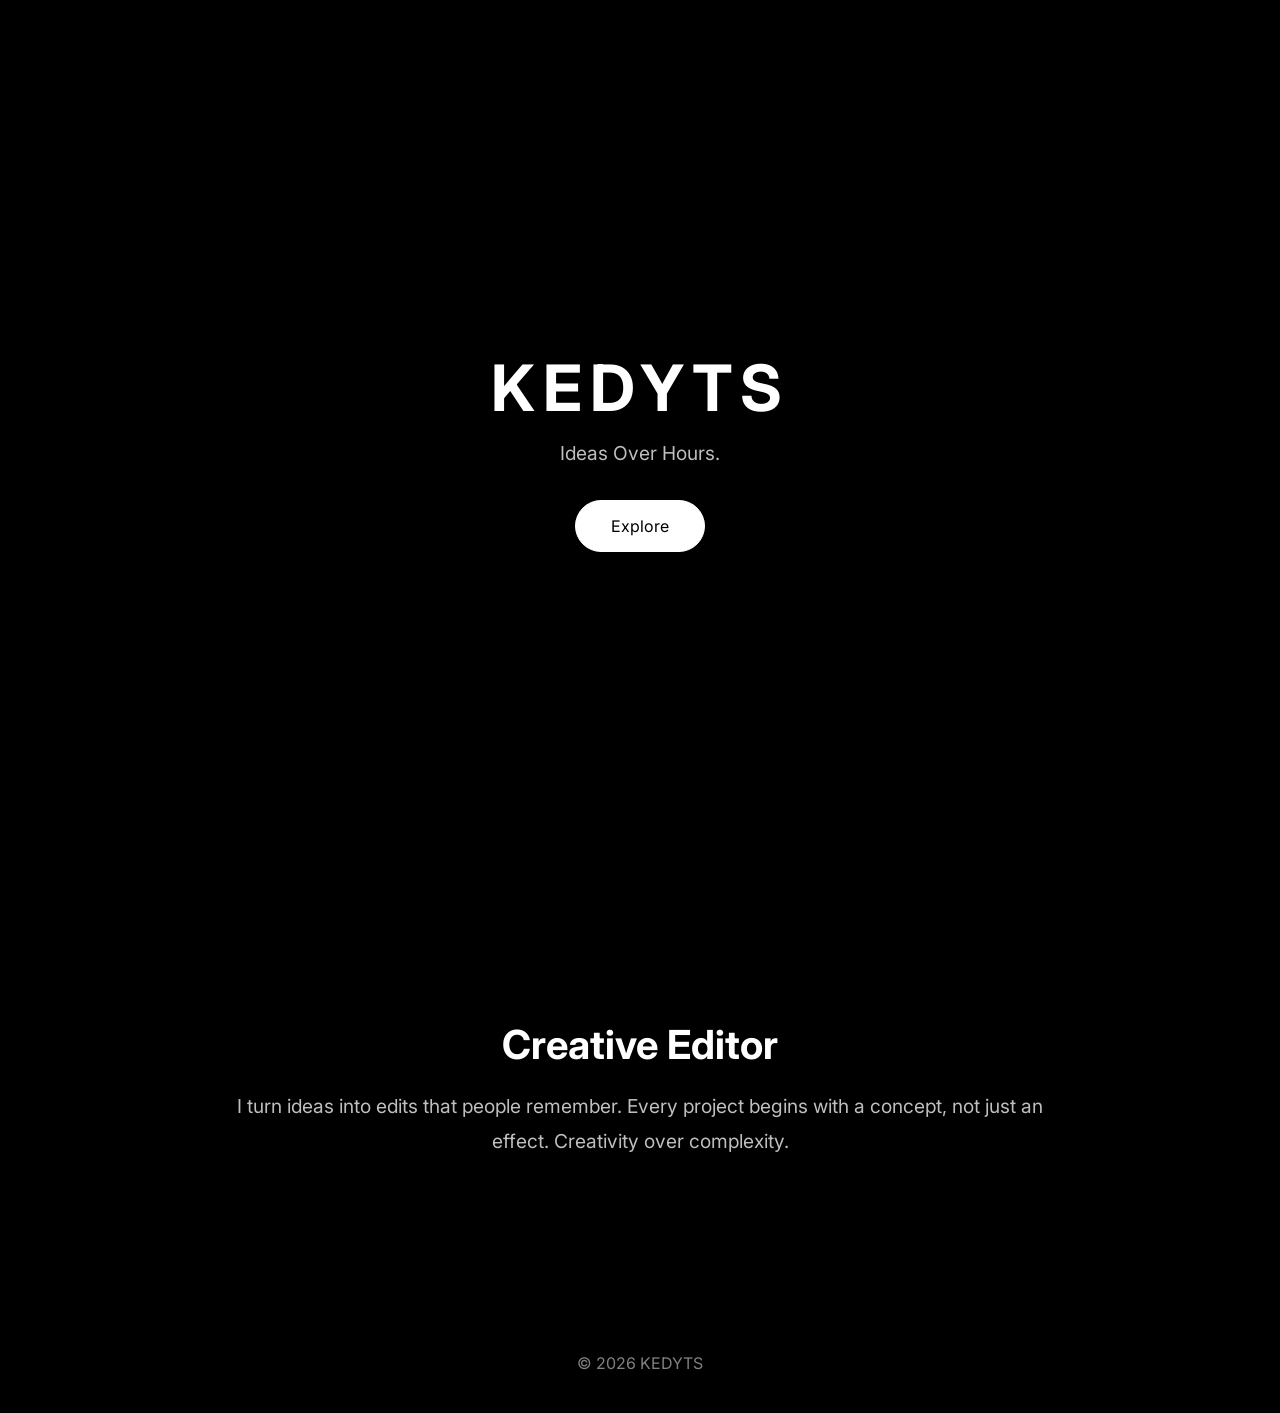
==== index.html @ 4300810b "Add initial HTML structure for KEDYTS website" ====
<!DOCTYPE html>
<html lang="en">
<head>
<meta charset="UTF-8">
<meta name="viewport" content="width=device-width, initial-scale=1.0">
<title>KEDYTS</title>

<link href="https://fonts.googleapis.com/css2?family=Inter:wght@300;500;700&display=swap" rel="stylesheet">

<style>
*{
margin:0;
padding:0;
box-sizing:border-box;
font-family:'Inter',sans-serif;
}

body{
background:#000;
color:#fff;
overflow-x:hidden;
}

.hero{
height:100vh;
display:flex;
flex-direction:column;
justify-content:center;
align-items:center;
text-align:center;
padding:20px;
}

h1{
font-size:4rem;
letter-spacing:8px;
margin-bottom:15px;
animation:fadeDown 1.2s ease;
}

p{
font-size:1.2rem;
color:#bfbfbf;
margin-bottom:35px;
animation:fadeUp 1.5s ease;
}

button{
padding:15px 35px;
font-size:1rem;
border:1px solid white;
background:white;
color:black;
border-radius:50px;
cursor:pointer;
transition:.3s;
}

button:hover{
background:black;
color:white;
}

.about{
padding:120px 20px;
max-width:900px;
margin:auto;
text-align:center;
}

.about h2{
font-size:2.5rem;
margin-bottom:20px;
}

.about p{
line-height:1.8;
}

footer{
padding:40px;
text-align:center;
color:gray;
}

@keyframes fadeDown{
from{
opacity:0;
transform:translateY(-40px);
}
to{
opacity:1;
transform:translateY(0);
}
}

@keyframes fadeUp{
from{
opacity:0;
transform:translateY(40px);
}
to{
opacity:1;
transform:translateY(0);
}
}
</style>
</head>

<body>

<section class="hero">
<h1>KEDYTS</h1>
<p>Ideas Over Hours.</p>

<button onclick="document.getElementById('about').scrollIntoView({behavior:'smooth'})">
Explore
</button>

</section>

<section class="about" id="about">

<h2>Creative Editor</h2>

<p>
I turn ideas into edits that people remember.
Every project begins with a concept, not just an effect.
Creativity over complexity.
</p>

</section>

<footer>

© 2026 KEDYTS

</footer>

</body>
</html>
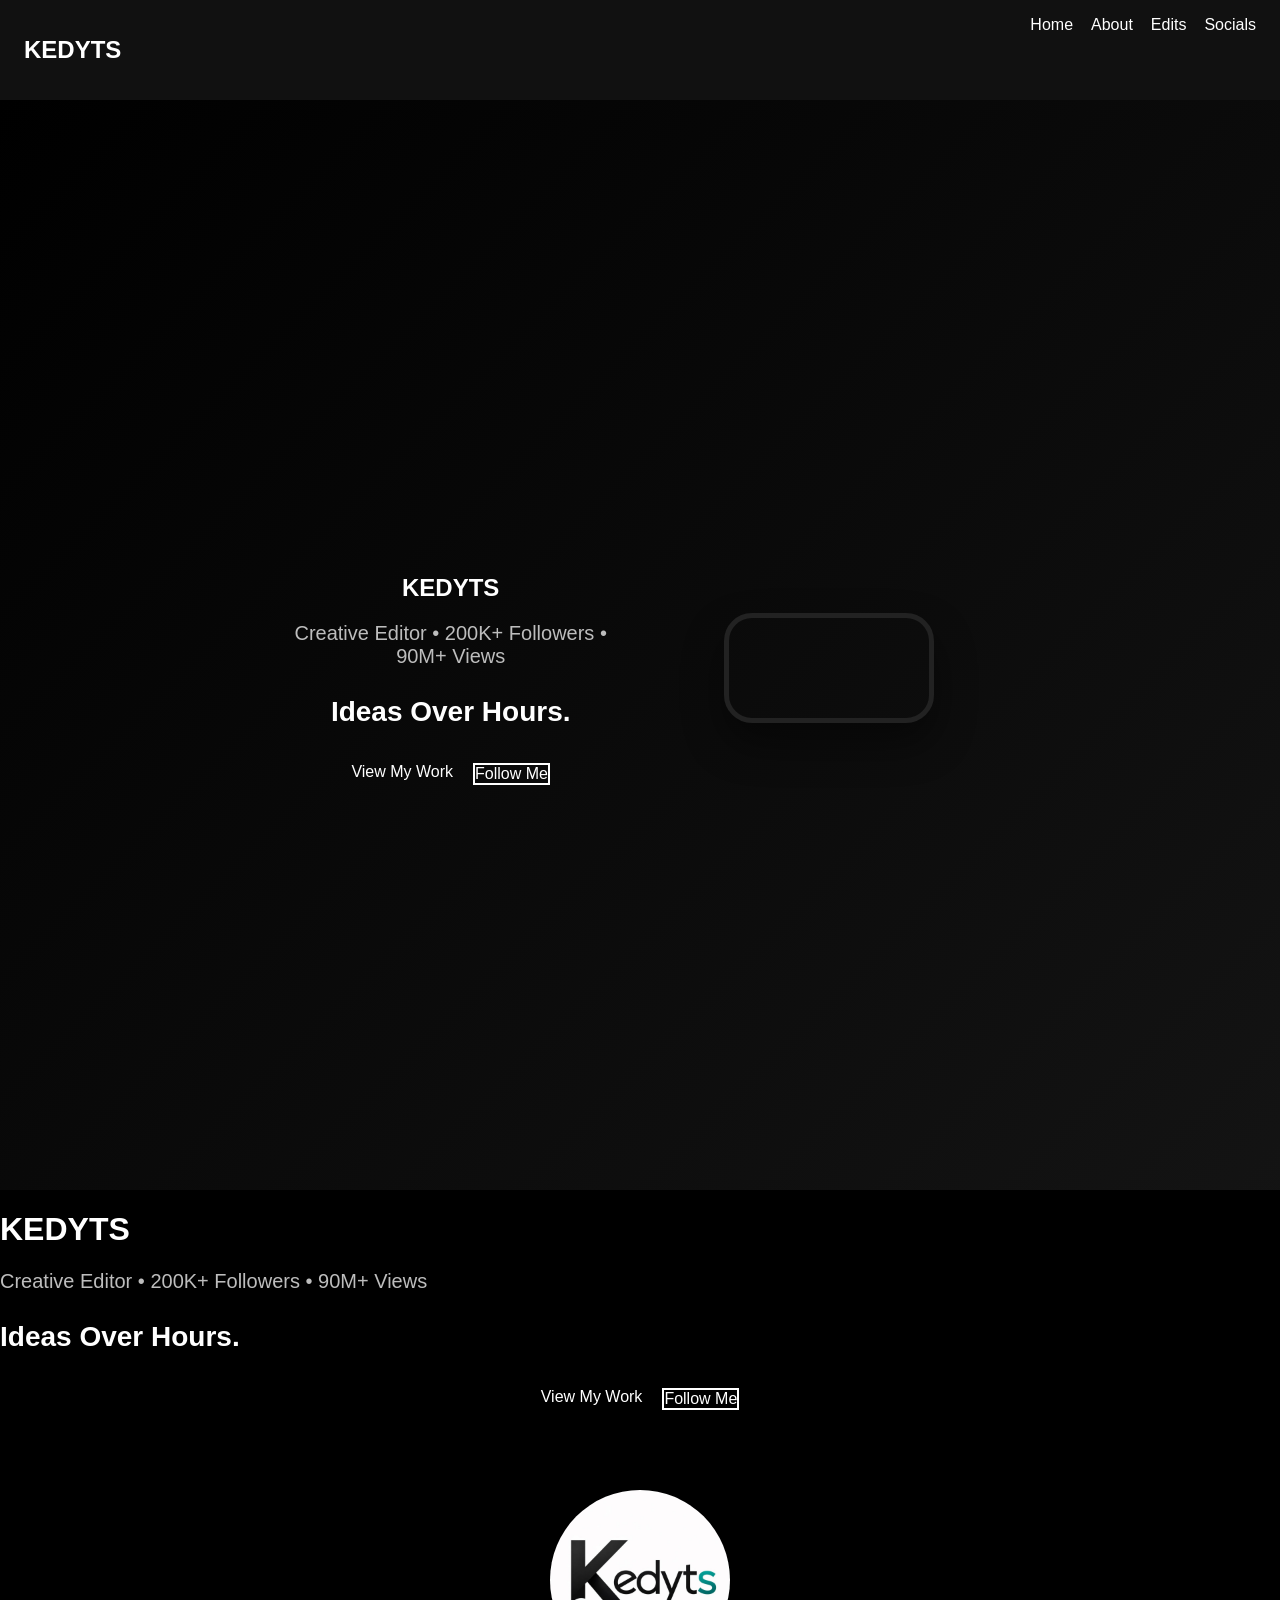
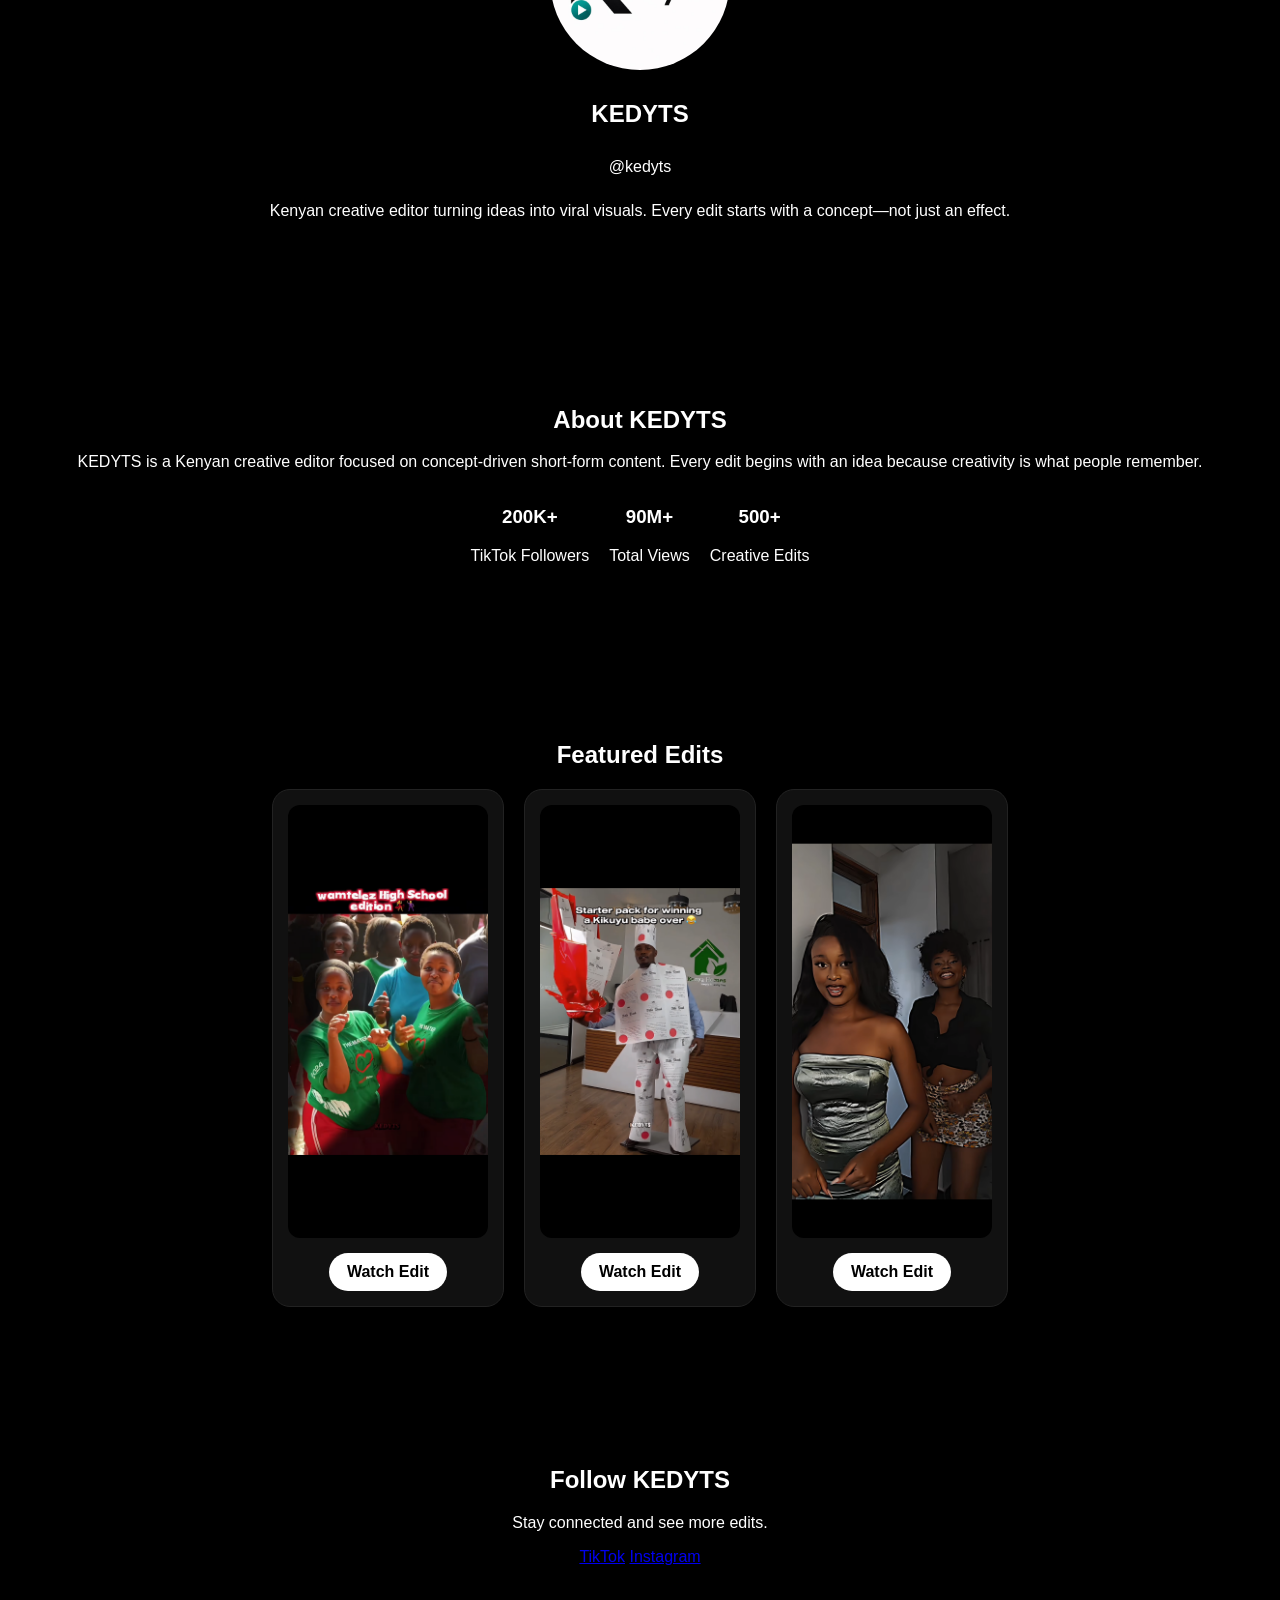
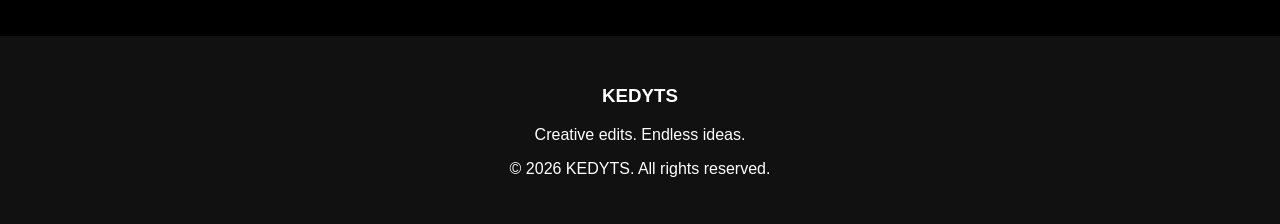
==== commit d55aff4e: "Add files via upload" ====
--- a/index.html
+++ b/index.html
@@ -1,141 +1,184 @@
-<!DOCTYPE html>
-<html lang="en">
-<head>
-<meta charset="UTF-8">
-<meta name="viewport" content="width=device-width, initial-scale=1.0">
-<title>KEDYTS</title>
-
-<link href="https://fonts.googleapis.com/css2?family=Inter:wght@300;500;700&display=swap" rel="stylesheet">
-
-<style>
-*{
-margin:0;
-padding:0;
-box-sizing:border-box;
-font-family:'Inter',sans-serif;
-}
-
-body{
-background:#000;
-color:#fff;
-overflow-x:hidden;
-}
-
-.hero{
-height:100vh;
-display:flex;
-flex-direction:column;
-justify-content:center;
-align-items:center;
-text-align:center;
-padding:20px;
-}
-
-h1{
-font-size:4rem;
-letter-spacing:8px;
-margin-bottom:15px;
-animation:fadeDown 1.2s ease;
-}
-
-p{
-font-size:1.2rem;
-color:#bfbfbf;
-margin-bottom:35px;
-animation:fadeUp 1.5s ease;
-}
-
-button{
-padding:15px 35px;
-font-size:1rem;
-border:1px solid white;
-background:white;
-color:black;
-border-radius:50px;
-cursor:pointer;
-transition:.3s;
-}
-
-button:hover{
-background:black;
-color:white;
-}
-
-.about{
-padding:120px 20px;
-max-width:900px;
-margin:auto;
-text-align:center;
-}
-
-.about h2{
-font-size:2.5rem;
-margin-bottom:20px;
-}
-
-.about p{
-line-height:1.8;
-}
-
-footer{
-padding:40px;
-text-align:center;
-color:gray;
-}
-
-@keyframes fadeDown{
-from{
-opacity:0;
-transform:translateY(-40px);
-}
-to{
-opacity:1;
-transform:translateY(0);
-}
-}
-
-@keyframes fadeUp{
-from{
-opacity:0;
-transform:translateY(40px);
-}
-to{
-opacity:1;
-transform:translateY(0);
-}
-}
-</style>
-</head>
-
-<body>
-
-<section class="hero">
-<h1>KEDYTS</h1>
-<p>Ideas Over Hours.</p>
-
-<button onclick="document.getElementById('about').scrollIntoView({behavior:'smooth'})">
-Explore
-</button>
-
-</section>
-
-<section class="about" id="about">
-
-<h2>Creative Editor</h2>
-
-<p>
-I turn ideas into edits that people remember.
-Every project begins with a concept, not just an effect.
-Creativity over complexity.
-</p>
-
-</section>
-
-<footer>
-
-© 2026 KEDYTS
-
-</footer>
-
-</body>
-</html>
+<!DOCTYPE html>
+<html lang="en">
+<head>
+    <meta charset="UTF-8">
+    <meta name="viewport" content="width=device-width, initial-scale=1.0">
+    <title>KEDYTS</title>
+
+    <link rel="stylesheet" href="style.css">
+</head><link rel="icon" type="image/png" href="images/profile.jpg">
+
+<body>
+<div id="loader">
+    <h1>KEDYTS</h1>
+    <p>Ideas Over Hours.</p>
+</div>
+<nav>
+    <h2>KEDYTS</h2>
+
+    <ul>
+        <li><a href="#hero">Home</a></li>
+        <li><a href="#about">About</a></li>
+        <li><a href="#edits">Edits</a></li>
+        <li><a href="#socials">Socials</a></li>
+    </ul>
+</nav>
+
+<section id="hero" class="hero fade">
+
+    <div class="hero-content">
+
+        <div class="hero-text">
+
+            <h1>KEDYTS</h1>
+
+            <p class="hero-subtitle">
+                Creative Editor • 200K+ Followers • 90M+ Views
+            </p>
+
+            <p class="hero-tagline">
+                Ideas Over Hours.
+            </p>
+
+            <div class="hero-buttons">
+                <a href="#edits" class="btn">View My Work</a>
+
+                <a href="https://vt.tiktok.com/ZSX1DEQaK/" target="_blank" class="btn secondary">
+                    Follow Me
+                </a>
+            </div>
+
+        </div>
+
+        <div class="hero-phone">
+
+    <a href="https://vt.tiktok.com/ZSX1SpQ3f/" target="_blank">
+
+        <video autoplay muted loop playsinline class="hero-video">
+            <source src="videos/hero.mp4" type="video/mp4">
+        </video>
+
+    </a>
+
+</div>
+
+    </div>
+
+</section>
+
+    <h1>KEDYTS</h1>
+
+    <p class="hero-subtitle">
+        Creative Editor • 200K+ Followers • 90M+ Views
+    </p>
+
+    <p class="hero-tagline">
+        Ideas Over Hours.
+    </p>
+
+    <div class="hero-buttons">
+        <a href="#edits" class="btn">View My Work</a>
+
+        <a href="https://vt.tiktok.com/ZSX1DEQaK/" target="_blank" class="btn secondary">
+            Follow Me
+        </a>
+    </div>
+
+</section>
+
+<section id="profile" class="fade">
+
+    <img src="images/profile.jpg" alt="KEDYTS" class="profile-pic">
+
+    <h2>KEDYTS</h2>
+
+    <p>@kedyts</p>
+
+    <p>
+    Kenyan creative editor turning ideas into viral visuals.
+    Every edit starts with a concept—not just an effect.
+</p>
+
+</section>
+<section id="about" class="fade">
+
+    <h2>About KEDYTS</h2>
+
+    <p>
+        KEDYTS is a Kenyan creative editor focused on concept-driven short-form content.
+        Every edit begins with an idea because creativity is what people remember.
+    </p>
+
+    <div class="stats">
+
+        <div class="stat">
+            <h3>200K+</h3>
+            <p>TikTok Followers</p>
+        </div>
+
+        <div class="stat">
+            <h3>90M+</h3>
+            <p>Total Views</p>
+        </div>
+
+        <div class="stat">
+            <h3>500+</h3>
+            <p>Creative Edits</p>
+        </div>
+
+    </div>
+
+</section>
+
+<section id="edits" class="fade">
+
+    <h2>Featured Edits</h2>
+
+    <div class="edit-grid">
+
+        <div class="edit-card">
+            <img src="images/edit1.png" alt="Edit 1" loading="lazy">
+            <a href="https://vt.tiktok.com/ZSX1SpQ3f/" target="_blank">Watch Edit</a>
+        </div>
+
+        <div class="edit-card">
+           <img src="images/edit2.png" alt="KEDYTS Edit 2" loading="lazy">
+            <a href="https://vt.tiktok.com/ZSX1SXGWv/" target="_blank">Watch Edit</a>
+        </div>
+
+        <div class="edit-card">
+            <img src="images/edit3.png" alt="KEDYTS Edit 3" loading="lazy">
+            <a href="https://vt.tiktok.com/ZSX1SVq16/" target="_blank">Watch Edit</a>
+        </div>
+
+    </div>
+
+</section>
+
+<section id="socials" class="fade">
+
+    <h2>Follow KEDYTS</h2>
+
+    <p>Stay connected and see more edits.</p>
+
+    <div class="social-buttons">
+        <a href="https://vt.tiktok.com/ZSX1DEQaK/" target="_blank">TikTok</a>
+        <a href="https://www.instagram.com/kedyts?igsh=Zmpob2hlM2dyYXIy&utm_source=qr" target="_blank">Instagram</a>
+    </div>
+
+</section>
+
+<footer>
+
+    <h3>KEDYTS</h3>
+
+    <p>Creative edits. Endless ideas.</p>
+
+    <p>© 2026 KEDYTS. All rights reserved.</p>
+
+</footer>
+
+<script src="script.js"></script>
+
+</body>
+</html>
--- a/style.css
+++ b/style.css
@@ -0,0 +1,246 @@
+body{margin:0;font-family:Arial,sans-serif;background:#000;color:#fff}
+nav{position:sticky;top:0;display:flex;justify-content:space-between;padding:16px 24px;background:#111}
+nav ul{display:flex;gap:18px;list-style:none;margin:0}
+nav a,.btn{color:#fff;text-decoration:none}
+section{padding:70px 20px;text-align:center}
+.hero{padding-top:120px}
+.profile-pic{width:170px;height:170px;border-radius:50%;object-fit:cover}
+.stats,.grid{display:flex;justify-content:center;gap:20px;flex-wrap:wrap}
+.card{background:#111;padding:16px;border-radius:12px}
+.card img{width:220px;height:auto;display:block;margin-bottom:10px}
+footer{text-align:center;padding:30px;background:#111}
+.fade {
+    opacity: 1;
+    transform: translateY(0);
+    transition: opacity 0.8s ease, transform 0.8s ease;
+}
+
+.fade.show {
+    opacity: 1;
+    transform: translateY(0);
+}
+
+.fade.show {
+    opacity: 1;
+    transform: translateY(0);
+}#profile {
+    text-align: center;
+    max-width: 900px;
+    margin: 0 auto;
+    padding: 80px 20px;
+}
+
+.profile-pic {
+    display: block;
+    width: 180px;
+    height: 180px;
+    border-radius: 50%;
+    object-fit: cover;
+    margin: 0 auto 20px;
+}
+
+#profile h2,
+#profile p {
+    text-align: center;
+}#profile {
+    display: flex;
+    flex-direction: column;
+    align-items: center;
+    justify-content: center;
+    text-align: center;
+    padding: 80px 20px;
+}
+
+#profile p,
+#profile h2 {
+    margin-top: 10px;
+}
+
+.profile-pic {
+    display: block;
+    margin: 0 auto 20px;
+}.edit-grid {
+    display: flex;
+    justify-content: center;
+    gap: 20px;
+    flex-wrap: wrap;
+}
+
+.edit-card {
+    width: 200px;
+    background: #111;
+    border: 1px solid #222;
+    border-radius: 18px;
+    padding: 15px;
+    text-align: center;
+    transition: all 0.35s ease;
+    overflow: hidden;
+}
+
+.edit-card:hover img {
+    transform: scale(1.05);
+}
+
+.edit-card img {
+    width: 100%;
+    border-radius: 12px;
+    display: block;
+    transition: transform 0.35s ease;
+}
+
+.edit-card a {
+    display: inline-block;
+    margin-top: 15px;
+    padding: 10px 18px;
+    background: #fff;
+    color: #000;
+    text-decoration: none;
+    border-radius: 999px;
+    font-weight: bold;
+    transition: all 0.3s ease;
+}
+
+.edit-card a:hover {
+    background: #d9d9d9;
+    transform: scale(1.05);
+}
+}.hero h1{
+    font-size:70px;
+    letter-spacing:6px;
+    margin-bottom:15px;
+}
+
+.hero-subtitle{
+    font-size:20px;
+    color:#bdbdbd;
+    margin-bottom:10px;
+}
+
+.hero-tagline{
+    font-size:28px;
+    font-weight:bold;
+    margin-bottom:35px;
+}
+
+.hero-buttons{
+    display:flex;
+    justify-content:center;
+    gap:20px;
+    flex-wrap:wrap;
+}
+
+.secondary{
+    background:transparent;
+    color:#fff;
+    border:2px solid #fff;
+}
+
+.secondary:hover{
+    background:#fff;
+    color:#000;
+}.hero {
+    background: linear-gradient(-45deg, #000000, #111111, #1a1a1a, #000000);
+    background-size: 400% 400%;
+    animation: gradientMove 12s ease infinite;
+    min-height: 100vh;
+
+    display: flex;
+    flex-direction: column;
+    justify-content: center;
+    align-items: center;
+}
+
+@keyframes gradientMove {
+    0% {
+        background-position: 0% 50%;
+    }
+
+    50% {
+        background-position: 100% 50%;
+    }
+
+    100% {
+        background-position: 0% 50%;
+    }
+}#loader{
+    position:fixed;
+    inset:0;
+    background:#000;
+    display:flex;
+    flex-direction:column;
+    justify-content:center;
+    align-items:center;
+    z-index:9999;
+    transition:opacity .8s ease, visibility .8s ease;
+}
+
+#loader h1{
+    font-size:60px;
+    letter-spacing:8px;
+}
+
+#loader p{
+    margin-top:10px;
+    color:#bbb;
+}
+
+#loader.hide{
+    opacity:0;
+    visibility:hidden;
+}.hero-content{
+    display:flex;
+    justify-content:space-between;
+    align-items:center;
+    gap:60px;
+    max-width:1200px;
+    margin:auto;
+    flex-wrap:wrap;
+}
+
+.hero-text{
+    flex:1;
+    min-width:300px;
+}
+
+.hero-phone{
+    flex:1;
+    display:flex;
+    justify-content:center;
+}
+
+.hero-video{
+    width:200px;
+    height:auto;
+    border-radius:28px;
+    border:5px solid #222;
+    transition:.4s ease;
+    box-shadow:0 20px 40px rgba(0,0,0,.45);
+}
+
+.hero-video:hover{
+    transform:translateY(-10px) scale(1.03);
+    box-shadow:0 30px 60px rgba(255,255,255,.12);
+}
+
+@media(max-width:900px){
+
+.hero-content{
+    flex-direction:column;
+    text-align:center;
+}
+
+.hero-video{
+    width:180px;
+}
+
+.hero-video {
+    width: 200px;
+    border-radius: 28px;
+    border: 6px solid #222;
+    box-shadow: 0 20px 40px rgba(0,0,0,0.45);
+    transition: all 0.4s ease;
+}
+
+.hero-video:hover {
+    transform: translateY(-10px) scale(1.03);
+}
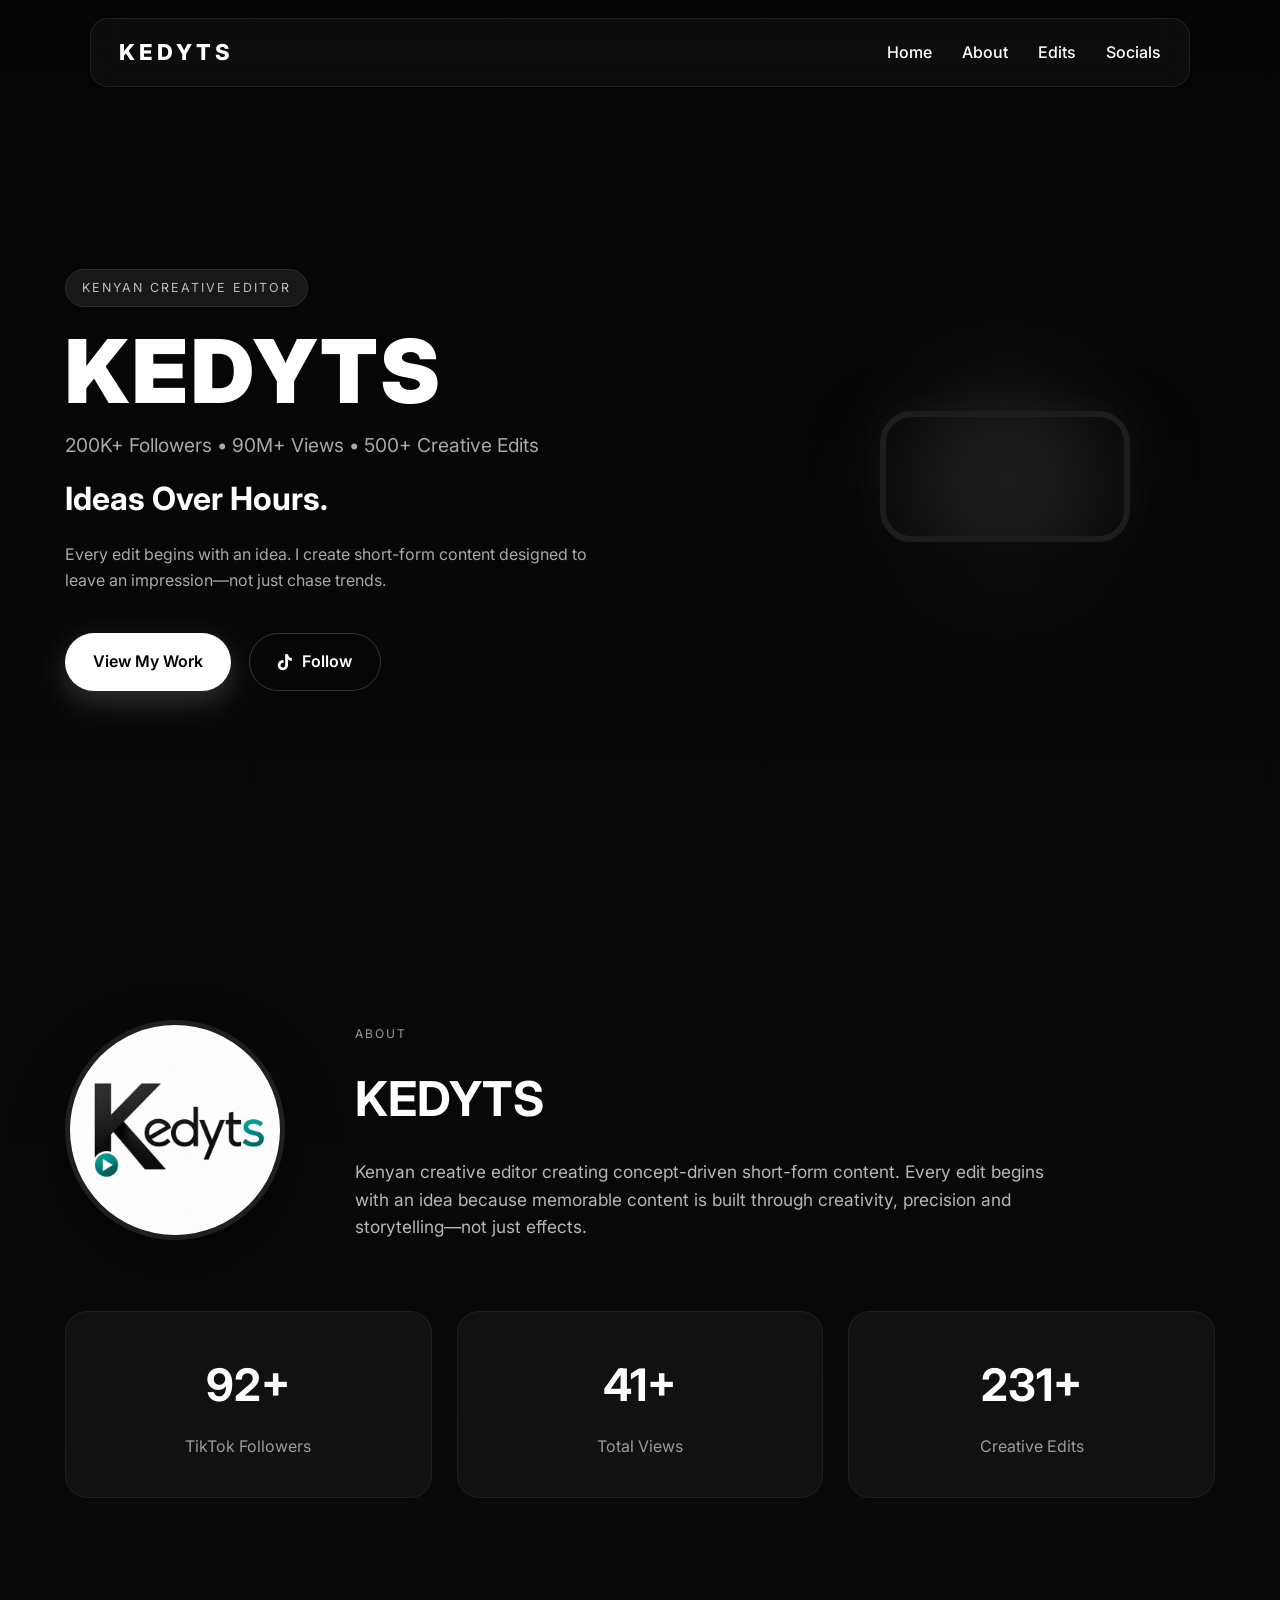
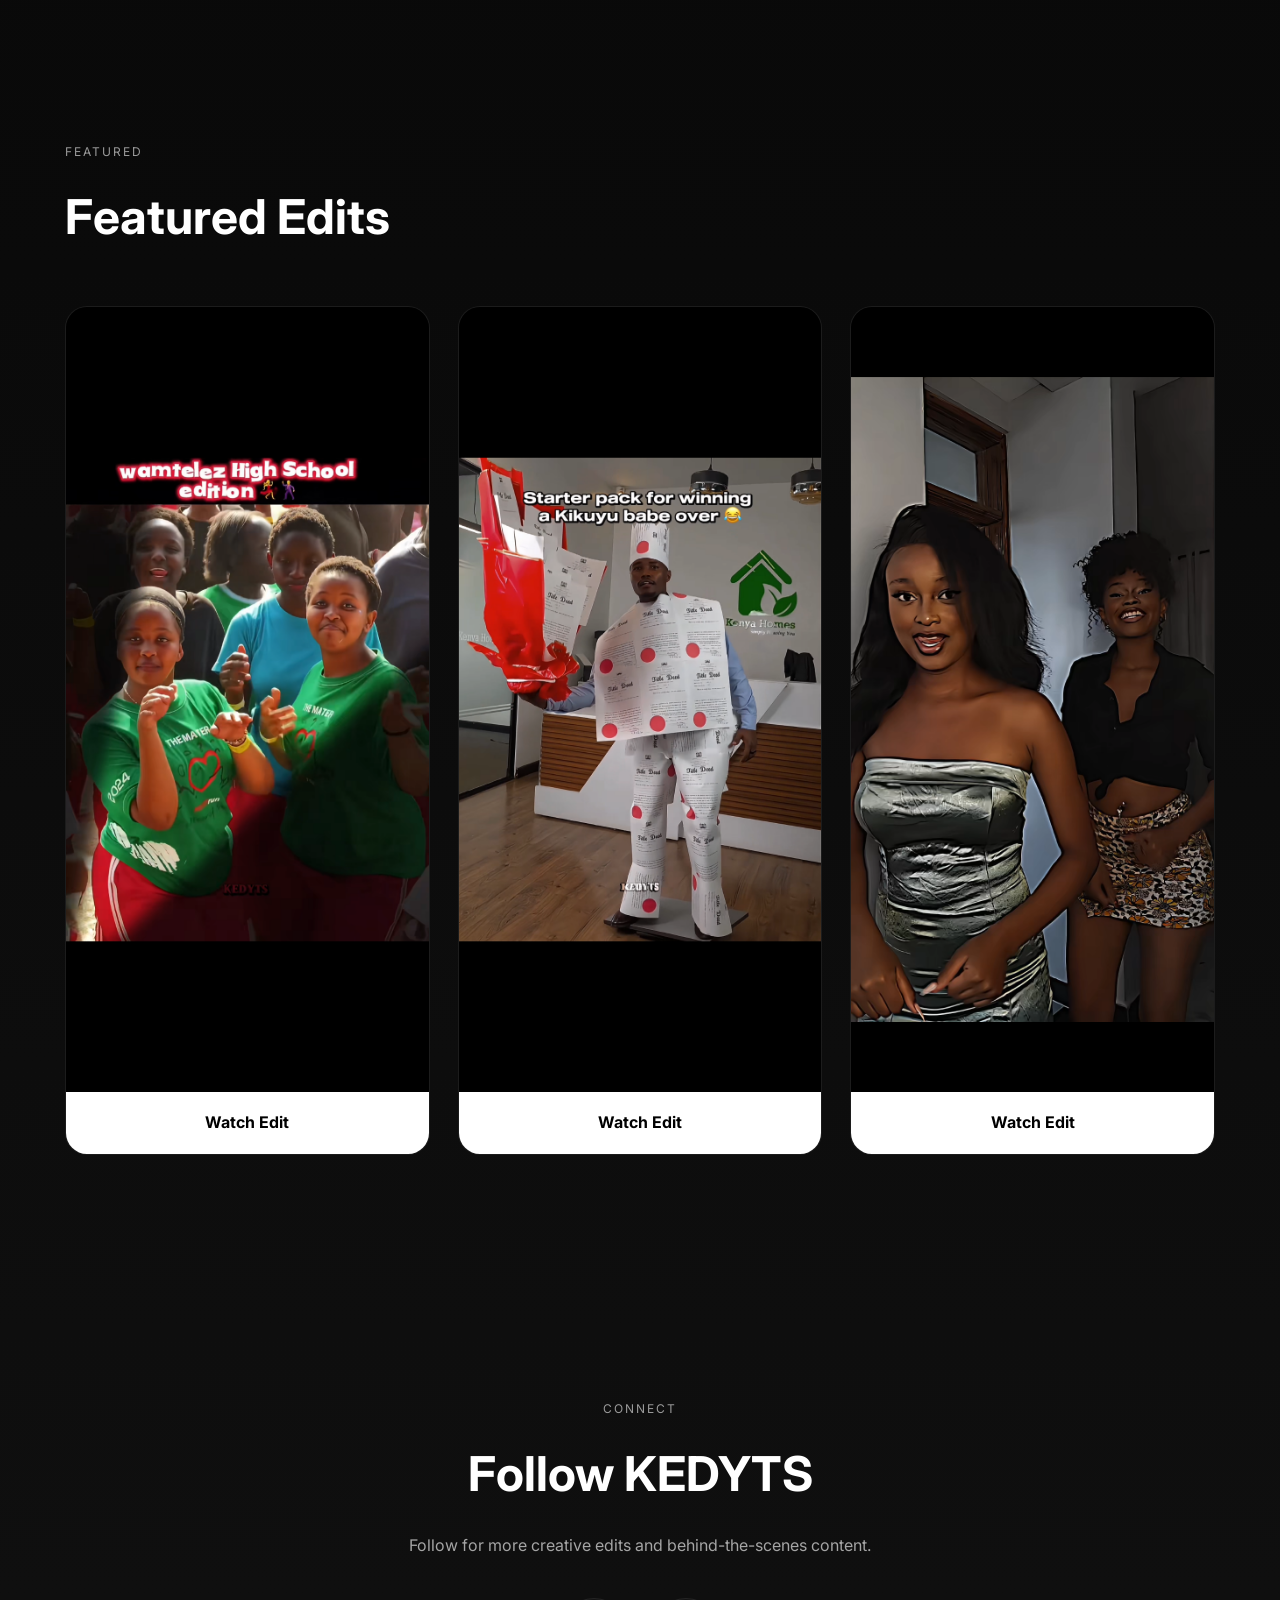
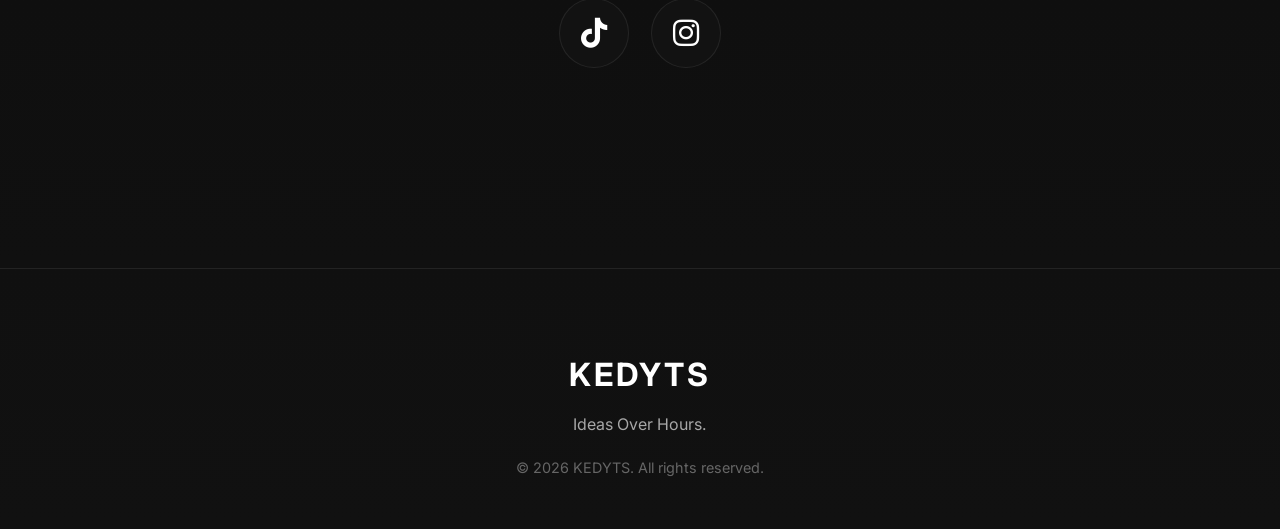
==== commit f63af0c9: "Add files via upload" ====
--- a/index.html
+++ b/index.html
@@ -3,180 +3,323 @@
 <head>
     <meta charset="UTF-8">
     <meta name="viewport" content="width=device-width, initial-scale=1.0">
-    <title>KEDYTS</title>
+
+    <title>KEDYTS | Creative Editor</title>
+
+    <meta name="description" content="Official portfolio of KEDYTS - Kenyan creative editor with 200K+ followers and 90M+ views.">
+
+    <meta name="google-site-verification" content="mflHBTk7GklPVRUYYiRpHh_bDMVmyE8utlD1--1Ytkk">
+
+    <link rel="icon" href="images/profile.jpg">
+
+    <!-- Google Font -->
+    <link href="https://fonts.googleapis.com/css2?family=Inter:wght@300;400;500;600;700;800&display=swap" rel="stylesheet">
+
+    <!-- Font Awesome -->
+    <link rel="stylesheet"
+          href="https://cdnjs.cloudflare.com/ajax/libs/font-awesome/6.7.2/css/all.min.css">
 
     <link rel="stylesheet" href="style.css">
-</head><link rel="icon" type="image/png" href="images/profile.jpg">
+</head>
 
 <body>
+
 <div id="loader">
-    <h1>KEDYTS</h1>
-    <p>Ideas Over Hours.</p>
+    <div class="loader-content">
+        <h1>KEDYTS</h1>
+        <span></span>
+        <p>Ideas Over Hours.</p>
+    </div>
 </div>
-<nav>
-    <h2>KEDYTS</h2>
+
+<div id="progress-bar"></div>
+
+<nav class="navbar">
+
+    <div class="logo">
+        KEDYTS
+    </div>
 
     <ul>
+
         <li><a href="#hero">Home</a></li>
+
         <li><a href="#about">About</a></li>
+
         <li><a href="#edits">Edits</a></li>
+
         <li><a href="#socials">Socials</a></li>
+
     </ul>
+
 </nav>
 
-<section id="hero" class="hero fade">
+<section id="hero">
 
     <div class="hero-content">
 
         <div class="hero-text">
 
+            <span class="hero-label">
+                KENYAN CREATIVE EDITOR
+            </span>
+
             <h1>KEDYTS</h1>
 
             <p class="hero-subtitle">
-                Creative Editor • 200K+ Followers • 90M+ Views
+                200K+ Followers • 90M+ Views • 500+ Creative Edits
             </p>
 
-            <p class="hero-tagline">
+            <h2>
                 Ideas Over Hours.
+            </h2>
+
+            <p>
+                Every edit begins with an idea. I create short-form content
+                designed to leave an impression—not just chase trends.
             </p>
 
             <div class="hero-buttons">
-                <a href="#edits" class="btn">View My Work</a>
-
-                <a href="https://vt.tiktok.com/ZSX1DEQaK/" target="_blank" class="btn secondary">
-                    Follow Me
-                </a>
+
+                <a href="#edits" class="btn primary">
+                    View My Work
+                </a>
+
+                <a href="https://www.tiktok.com/@kedyts"
+                   target="_blank"
+                   class="btn secondary">
+
+                    <i class="fa-brands fa-tiktok"></i>
+                    Follow
+
+                </a>
+
             </div>
 
         </div>
 
         <div class="hero-phone">
 
-    <a href="https://vt.tiktok.com/ZSX1SpQ3f/" target="_blank">
-
-        <video autoplay muted loop playsinline class="hero-video">
-            <source src="videos/hero.mp4" type="video/mp4">
-        </video>
-
-    </a>
-
-</div>
+            <div class="phone-glow"></div>
+
+            <a href="https://www.tiktok.com/@kedyts" target="_blank">
+
+                <video autoplay muted loop playsinline class="hero-video">
+
+                    <source src="videos/hero.mp4" type="video/mp4">
+
+                </video>
+
+            </a>
+
+        </div>
 
     </div>
 
 </section>
-
-    <h1>KEDYTS</h1>
-
-    <p class="hero-subtitle">
-        Creative Editor • 200K+ Followers • 90M+ Views
-    </p>
-
-    <p class="hero-tagline">
-        Ideas Over Hours.
-    </p>
-
-    <div class="hero-buttons">
-        <a href="#edits" class="btn">View My Work</a>
-
-        <a href="https://vt.tiktok.com/ZSX1DEQaK/" target="_blank" class="btn secondary">
-            Follow Me
-        </a>
+<section id="about">
+
+    <div class="container">
+
+        <div class="profile-card">
+
+            <img src="images/profile.jpg" alt="KEDYTS" class="profile-image">
+
+            <div class="profile-info">
+
+                <span class="section-label">ABOUT</span>
+
+                <h2>KEDYTS</h2>
+
+                <p class="about-text">
+                    Kenyan creative editor creating concept-driven short-form content.
+                    Every edit begins with an idea because memorable content is built
+                    through creativity, precision and storytelling—not just effects.
+                </p>
+
+            </div>
+
+        </div>
+
+        <div class="stats">
+
+            <div class="stat-card">
+
+                <h3 class="counter" data-target="200">200K+</h3>
+
+                <p>TikTok Followers</p>
+
+            </div>
+
+            <div class="stat-card">
+
+                <h3 class="counter" data-target="90">90M+</h3>
+
+                <p>Total Views</p>
+
+            </div>
+
+            <div class="stat-card">
+
+                <h3 class="counter" data-target="500">500+</h3>
+
+                <p>Creative Edits</p>
+
+            </div>
+
+        </div>
+
     </div>
 
 </section>
 
-<section id="profile" class="fade">
-
-    <img src="images/profile.jpg" alt="KEDYTS" class="profile-pic">
-
-    <h2>KEDYTS</h2>
-
-    <p>@kedyts</p>
-
-    <p>
-    Kenyan creative editor turning ideas into viral visuals.
-    Every edit starts with a concept—not just an effect.
-</p>
+<section id="edits">
+
+    <div class="container">
+
+        <span class="section-label">FEATURED</span>
+
+        <h2>Featured Edits</h2>
+
+        <div class="edit-grid">
+
+            <article class="edit-card">
+
+                <a href="https://www.tiktok.com/@kedyts" target="_blank">
+
+                    <img src="images/edit1.png" alt="Edit One">
+
+                    <div class="overlay">
+
+                        <i class="fa-solid fa-play"></i>
+
+                    </div>
+
+                </a>
+
+                <a href="https://www.tiktok.com/@kedyts"
+                   class="watch-btn"
+                   target="_blank">
+
+                    Watch Edit
+
+                </a>
+
+            </article>
+
+            <article class="edit-card">
+
+                <a href="https://www.tiktok.com/@kedyts" target="_blank">
+
+                    <img src="images/edit2.png" alt="Edit Two">
+
+                    <div class="overlay">
+
+                        <i class="fa-solid fa-play"></i>
+
+                    </div>
+
+                </a>
+
+                <a href="https://www.tiktok.com/@kedyts"
+                   class="watch-btn"
+                   target="_blank">
+
+                    Watch Edit
+
+                </a>
+
+            </article>
+
+            <article class="edit-card">
+
+                <a href="https://www.tiktok.com/@kedyts" target="_blank">
+
+                    <img src="images/edit3.png" alt="Edit Three">
+
+                    <div class="overlay">
+
+                        <i class="fa-solid fa-play"></i>
+
+                    </div>
+
+                </a>
+
+                <a href="https://www.tiktok.com/@kedyts"
+                   class="watch-btn"
+                   target="_blank">
+
+                    Watch Edit
+
+                </a>
+
+            </article>
+
+        </div>
+
+    </div>
 
 </section>
-<section id="about" class="fade">
-
-    <h2>About KEDYTS</h2>
-
-    <p>
-        KEDYTS is a Kenyan creative editor focused on concept-driven short-form content.
-        Every edit begins with an idea because creativity is what people remember.
-    </p>
-
-    <div class="stats">
-
-        <div class="stat">
-            <h3>200K+</h3>
-            <p>TikTok Followers</p>
-        </div>
-
-        <div class="stat">
-            <h3>90M+</h3>
-            <p>Total Views</p>
-        </div>
-
-        <div class="stat">
-            <h3>500+</h3>
-            <p>Creative Edits</p>
+
+<section id="socials">
+
+    <div class="container">
+
+        <span class="section-label">CONNECT</span>
+
+        <h2>Follow KEDYTS</h2>
+
+        <p>
+            Follow for more creative edits and behind-the-scenes content.
+        </p>
+
+        <div class="social-links">
+
+            <a href="https://www.tiktok.com/@kedyts" target="_blank">
+
+                <i class="fa-brands fa-tiktok"></i>
+
+            </a>
+
+            <a href="https://www.instagram.com/kedyts" target="_blank">
+
+                <i class="fa-brands fa-instagram"></i>
+
+            </a>
+
         </div>
 
     </div>
 
 </section>
 
-<section id="edits" class="fade">
-
-    <h2>Featured Edits</h2>
-
-    <div class="edit-grid">
-
-        <div class="edit-card">
-            <img src="images/edit1.png" alt="Edit 1" loading="lazy">
-            <a href="https://vt.tiktok.com/ZSX1SpQ3f/" target="_blank">Watch Edit</a>
-        </div>
-
-        <div class="edit-card">
-           <img src="images/edit2.png" alt="KEDYTS Edit 2" loading="lazy">
-            <a href="https://vt.tiktok.com/ZSX1SXGWv/" target="_blank">Watch Edit</a>
-        </div>
-
-        <div class="edit-card">
-            <img src="images/edit3.png" alt="KEDYTS Edit 3" loading="lazy">
-            <a href="https://vt.tiktok.com/ZSX1SVq16/" target="_blank">Watch Edit</a>
-        </div>
-
-    </div>
-
-</section>
-
-<section id="socials" class="fade">
-
-    <h2>Follow KEDYTS</h2>
-
-    <p>Stay connected and see more edits.</p>
-
-    <div class="social-buttons">
-        <a href="https://vt.tiktok.com/ZSX1DEQaK/" target="_blank">TikTok</a>
-        <a href="https://www.instagram.com/kedyts?igsh=Zmpob2hlM2dyYXIy&utm_source=qr" target="_blank">Instagram</a>
-    </div>
-
-</section>
-
 <footer>
 
-    <h3>KEDYTS</h3>
-
-    <p>Creative edits. Endless ideas.</p>
-
-    <p>© 2026 KEDYTS. All rights reserved.</p>
+    <div class="container">
+
+        <h2>KEDYTS</h2>
+
+        <p class="footer-tagline">
+
+            Ideas Over Hours.
+
+        </p>
+
+        <p class="copyright">
+
+            © 2026 KEDYTS. All rights reserved.
+
+        </p>
+
+    </div>
 
 </footer>
+
+<button id="topBtn">
+
+    <i class="fa-solid fa-arrow-up"></i>
+
+</button>
 
 <script src="script.js"></script>
 
--- a/style.css
+++ b/style.css
@@ -1,246 +1,946 @@
-body{margin:0;font-family:Arial,sans-serif;background:#000;color:#fff}
-nav{position:sticky;top:0;display:flex;justify-content:space-between;padding:16px 24px;background:#111}
-nav ul{display:flex;gap:18px;list-style:none;margin:0}
-nav a,.btn{color:#fff;text-decoration:none}
-section{padding:70px 20px;text-align:center}
-.hero{padding-top:120px}
-.profile-pic{width:170px;height:170px;border-radius:50%;object-fit:cover}
-.stats,.grid{display:flex;justify-content:center;gap:20px;flex-wrap:wrap}
-.card{background:#111;padding:16px;border-radius:12px}
-.card img{width:220px;height:auto;display:block;margin-bottom:10px}
-footer{text-align:center;padding:30px;background:#111}
-.fade {
-    opacity: 1;
-    transform: translateY(0);
-    transition: opacity 0.8s ease, transform 0.8s ease;
-}
-
-.fade.show {
-    opacity: 1;
-    transform: translateY(0);
-}
-
-.fade.show {
-    opacity: 1;
-    transform: translateY(0);
-}#profile {
-    text-align: center;
-    max-width: 900px;
-    margin: 0 auto;
-    padding: 80px 20px;
-}
-
-.profile-pic {
-    display: block;
-    width: 180px;
-    height: 180px;
-    border-radius: 50%;
-    object-fit: cover;
-    margin: 0 auto 20px;
-}
-
-#profile h2,
-#profile p {
-    text-align: center;
-}#profile {
-    display: flex;
-    flex-direction: column;
-    align-items: center;
-    justify-content: center;
-    text-align: center;
-    padding: 80px 20px;
-}
-
-#profile p,
-#profile h2 {
-    margin-top: 10px;
-}
-
-.profile-pic {
-    display: block;
-    margin: 0 auto 20px;
-}.edit-grid {
-    display: flex;
-    justify-content: center;
-    gap: 20px;
-    flex-wrap: wrap;
-}
-
-.edit-card {
-    width: 200px;
-    background: #111;
-    border: 1px solid #222;
-    border-radius: 18px;
-    padding: 15px;
-    text-align: center;
-    transition: all 0.35s ease;
-    overflow: hidden;
-}
-
-.edit-card:hover img {
-    transform: scale(1.05);
-}
-
-.edit-card img {
-    width: 100%;
-    border-radius: 12px;
-    display: block;
-    transition: transform 0.35s ease;
-}
-
-.edit-card a {
-    display: inline-block;
-    margin-top: 15px;
-    padding: 10px 18px;
-    background: #fff;
-    color: #000;
-    text-decoration: none;
-    border-radius: 999px;
-    font-weight: bold;
-    transition: all 0.3s ease;
-}
-
-.edit-card a:hover {
-    background: #d9d9d9;
-    transform: scale(1.05);
-}
-}.hero h1{
-    font-size:70px;
-    letter-spacing:6px;
-    margin-bottom:15px;
+/* ===========================
+   KEDYTS WEBSITE V2
+=========================== */
+
+@import url('https://fonts.googleapis.com/css2?family=Inter:wght@300;400;500;600;700;800;900&display=swap');
+
+*{
+margin:0;
+padding:0;
+box-sizing:border-box;
+}
+
+html{
+scroll-behavior:smooth;
+}
+
+body{
+
+font-family:'Inter',sans-serif;
+
+background:
+linear-gradient(
+180deg,
+#050505,
+#0a0a0a,
+#111111);
+
+color:#fff;
+
+overflow-x:hidden;
+
+line-height:1.6;
+
+}
+
+/* Scrollbar */
+
+::-webkit-scrollbar{
+width:8px;
+}
+
+::-webkit-scrollbar-track{
+
+background:#090909;
+
+}
+
+::-webkit-scrollbar-thumb{
+
+background:#444;
+
+border-radius:50px;
+
+}
+
+::-webkit-scrollbar-thumb:hover{
+
+background:#777;
+
+}
+
+/* Container */
+
+.container{
+
+width:min(1150px,92%);
+
+margin:auto;
+
+}
+
+/* Loader */
+
+#loader{
+
+position:fixed;
+
+inset:0;
+
+background:#000;
+
+display:flex;
+
+justify-content:center;
+
+align-items:center;
+
+z-index:9999;
+
+transition:.8s;
+
+}
+
+.loader-content{
+
+text-align:center;
+
+}
+
+.loader-content h1{
+
+font-size:72px;
+
+letter-spacing:10px;
+
+font-weight:900;
+
+}
+
+.loader-content span{
+
+display:block;
+
+width:120px;
+
+height:2px;
+
+background:white;
+
+margin:18px auto;
+
+}
+
+.loader-content p{
+
+color:#999;
+
+letter-spacing:3px;
+
+}
+
+/* Progress */
+
+#progress-bar{
+
+position:fixed;
+
+top:0;
+
+left:0;
+
+width:0;
+
+height:3px;
+
+background:white;
+
+z-index:99999;
+
+}
+
+/* Navigation */
+
+.navbar{
+
+position:fixed;
+
+top:18px;
+
+left:50%;
+
+transform:translateX(-50%);
+
+width:min(1100px,92%);
+
+display:flex;
+
+justify-content:space-between;
+
+align-items:center;
+
+padding:16px 28px;
+
+background:rgba(20,20,20,.55);
+
+backdrop-filter:blur(18px);
+
+border:1px solid rgba(255,255,255,.08);
+
+border-radius:18px;
+
+z-index:1000;
+
+transition:.35s;
+
+}
+
+.logo{
+
+font-size:22px;
+
+font-weight:800;
+
+letter-spacing:4px;
+
+text-decoration:none;
+
+color:white;
+
+}
+
+.navbar ul{
+
+display:flex;
+
+gap:30px;
+
+list-style:none;
+
+}
+
+.navbar a{
+
+color:white;
+
+text-decoration:none;
+
+font-weight:500;
+
+transition:.3s;
+
+}
+
+.navbar a:hover{
+
+opacity:.65;
+
+}
+
+/* Hero */
+
+#hero{
+
+min-height:100vh;
+
+display:flex;
+
+align-items:center;
+
+padding:130px 0 70px;
+
+}
+
+.hero-content{
+
+display:grid;
+
+grid-template-columns:1fr 420px;
+
+align-items:center;
+
+gap:70px;
+
+width:min(1150px,92%);
+
+margin:auto;
+
+}
+
+.hero-label{
+
+display:inline-block;
+
+padding:8px 16px;
+
+border-radius:999px;
+
+background:#181818;
+
+border:1px solid #2d2d2d;
+
+color:#bdbdbd;
+
+font-size:.78rem;
+
+letter-spacing:2px;
+
+margin-bottom:20px;
+
+}
+
+.hero-text h1{
+
+font-size:5.5rem;
+
+font-weight:900;
+
+line-height:1;
+
+margin-bottom:15px;
+
+letter-spacing:3px;
+
 }
 
 .hero-subtitle{
-    font-size:20px;
-    color:#bdbdbd;
-    margin-bottom:10px;
-}
-
-.hero-tagline{
-    font-size:28px;
-    font-weight:bold;
-    margin-bottom:35px;
+
+font-size:1.2rem;
+
+color:#c2c2c2;
+
+margin-bottom:12px;
+
+}
+
+.hero-text h2{
+
+font-size:2rem;
+
+margin-bottom:18px;
+
+}
+
+.hero-text p{
+
+max-width:560px;
+
+color:#a9a9a9;
+
 }
 
 .hero-buttons{
-    display:flex;
-    justify-content:center;
-    gap:20px;
-    flex-wrap:wrap;
+
+display:flex;
+
+gap:18px;
+
+margin-top:40px;
+
+flex-wrap:wrap;
+
+}/* ===========================
+   BUTTONS
+=========================== */
+
+.btn{
+
+display:inline-flex;
+
+align-items:center;
+
+justify-content:center;
+
+gap:10px;
+
+padding:15px 28px;
+
+border-radius:999px;
+
+font-weight:600;
+
+text-decoration:none;
+
+transition:.35s ease;
+
+cursor:pointer;
+
+}
+
+.primary{
+
+background:#fff;
+
+color:#000;
+
+box-shadow:0 10px 30px rgba(255,255,255,.18);
+
+}
+
+.primary:hover{
+
+transform:translateY(-4px);
+
+box-shadow:0 18px 40px rgba(255,255,255,.22);
+
 }
 
 .secondary{
-    background:transparent;
-    color:#fff;
-    border:2px solid #fff;
+
+background:transparent;
+
+border:1px solid rgba(255,255,255,.18);
+
+color:#fff;
+
 }
 
 .secondary:hover{
-    background:#fff;
-    color:#000;
-}.hero {
-    background: linear-gradient(-45deg, #000000, #111111, #1a1a1a, #000000);
-    background-size: 400% 400%;
-    animation: gradientMove 12s ease infinite;
-    min-height: 100vh;
-
-    display: flex;
-    flex-direction: column;
-    justify-content: center;
-    align-items: center;
-}
-
-@keyframes gradientMove {
-    0% {
-        background-position: 0% 50%;
-    }
-
-    50% {
-        background-position: 100% 50%;
-    }
-
-    100% {
-        background-position: 0% 50%;
-    }
-}#loader{
-    position:fixed;
-    inset:0;
-    background:#000;
-    display:flex;
-    flex-direction:column;
-    justify-content:center;
-    align-items:center;
-    z-index:9999;
-    transition:opacity .8s ease, visibility .8s ease;
-}
-
-#loader h1{
-    font-size:60px;
-    letter-spacing:8px;
-}
-
-#loader p{
-    margin-top:10px;
-    color:#bbb;
-}
-
-#loader.hide{
-    opacity:0;
-    visibility:hidden;
-}.hero-content{
-    display:flex;
-    justify-content:space-between;
-    align-items:center;
-    gap:60px;
-    max-width:1200px;
-    margin:auto;
-    flex-wrap:wrap;
-}
-
-.hero-text{
-    flex:1;
-    min-width:300px;
-}
+
+background:#fff;
+
+color:#000;
+
+transform:translateY(-4px);
+
+}
+
+/* ===========================
+   HERO PHONE
+=========================== */
 
 .hero-phone{
-    flex:1;
-    display:flex;
-    justify-content:center;
+
+display:flex;
+
+justify-content:center;
+
+align-items:center;
+
+position:relative;
+
+}
+
+.phone-glow{
+
+position:absolute;
+
+width:320px;
+
+height:320px;
+
+background:radial-gradient(circle,
+rgba(255,255,255,.12),
+transparent 70%);
+
+filter:blur(35px);
+
+animation:floatGlow 6s ease-in-out infinite;
+
 }
 
 .hero-video{
-    width:200px;
-    height:auto;
-    border-radius:28px;
-    border:5px solid #222;
-    transition:.4s ease;
-    box-shadow:0 20px 40px rgba(0,0,0,.45);
+
+width:250px;
+
+border-radius:32px;
+
+border:6px solid #1d1d1d;
+
+position:relative;
+
+z-index:2;
+
+box-shadow:
+
+0 30px 70px rgba(0,0,0,.6),
+
+0 0 35px rgba(255,255,255,.05);
+
+transition:.45s ease;
+
 }
 
 .hero-video:hover{
-    transform:translateY(-10px) scale(1.03);
-    box-shadow:0 30px 60px rgba(255,255,255,.12);
-}
-
-@media(max-width:900px){
+
+transform:translateY(-10px) scale(1.03);
+
+}
+
+/* ===========================
+   ABOUT
+=========================== */
+
+#about{
+
+padding:120px 0;
+
+}
+
+.profile-card{
+
+display:grid;
+
+grid-template-columns:240px 1fr;
+
+gap:50px;
+
+align-items:center;
+
+margin-bottom:70px;
+
+}
+
+.profile-image{
+
+width:220px;
+
+height:220px;
+
+border-radius:50%;
+
+object-fit:cover;
+
+border:5px solid #1f1f1f;
+
+box-shadow:0 25px 60px rgba(0,0,0,.45);
+
+}
+
+.section-label{
+
+display:inline-block;
+
+margin-bottom:18px;
+
+font-size:.75rem;
+
+letter-spacing:2px;
+
+color:#9b9b9b;
+
+}
+
+.profile-info h2{
+
+font-size:3rem;
+
+margin-bottom:20px;
+
+}
+
+.about-text{
+
+font-size:1.08rem;
+
+color:#b7b7b7;
+
+max-width:700px;
+
+}
+
+.stats{
+
+display:grid;
+
+grid-template-columns:repeat(3,1fr);
+
+gap:25px;
+
+}
+
+.stat-card{
+
+background:#111;
+
+border:1px solid rgba(255,255,255,.06);
+
+border-radius:22px;
+
+padding:38px;
+
+text-align:center;
+
+transition:.35s;
+
+}
+
+.stat-card:hover{
+
+transform:translateY(-8px);
+
+border-color:rgba(255,255,255,.15);
+
+}
+
+.stat-card h3{
+
+font-size:2.8rem;
+
+margin-bottom:12px;
+
+}
+
+.stat-card p{
+
+color:#9c9c9c;
+
+}
+
+/* ===========================
+   FEATURED EDITS
+=========================== */
+
+#edits{
+
+padding:120px 0;
+
+}
+
+#edits h2{
+
+font-size:3rem;
+
+margin-bottom:50px;
+
+}
+
+.edit-grid{
+
+display:grid;
+
+grid-template-columns:repeat(3,1fr);
+
+gap:28px;
+
+}
+
+.edit-card{
+
+background:#101010;
+
+border-radius:22px;
+
+overflow:hidden;
+
+border:1px solid rgba(255,255,255,.05);
+
+transition:.35s;
+
+position:relative;
+
+}
+
+.edit-card:hover{
+
+transform:translateY(-10px);
+
+}
+
+.edit-card img{
+
+width:100%;
+
+display:block;
+
+transition:.45s;
+
+}
+
+.edit-card:hover img{
+
+transform:scale(1.06);
+
+}
+
+.overlay{
+
+position:absolute;
+
+inset:0;
+
+display:flex;
+
+justify-content:center;
+
+align-items:center;
+
+background:rgba(0,0,0,.35);
+
+opacity:0;
+
+transition:.35s;
+
+}
+
+.overlay i{
+
+font-size:52px;
+
+color:white;
+
+}
+
+.edit-card:hover .overlay{
+
+opacity:1;
+
+}
+
+.watch-btn{
+
+display:block;
+
+padding:18px;
+
+text-align:center;
+
+text-decoration:none;
+
+background:#fff;
+
+color:#000;
+
+font-weight:700;
+
+transition:.3s;
+
+}
+
+.watch-btn:hover{
+
+letter-spacing:1px;
+
+}/* ===========================
+   SOCIALS
+=========================== */
+
+#socials{
+padding:120px 0;
+text-align:center;
+}
+
+#socials h2{
+font-size:3rem;
+margin-bottom:20px;
+}
+
+#socials p{
+color:#a5a5a5;
+max-width:600px;
+margin:0 auto 40px;
+}
+
+.social-links{
+display:flex;
+justify-content:center;
+gap:22px;
+}
+
+.social-links a{
+width:70px;
+height:70px;
+border-radius:50%;
+display:flex;
+justify-content:center;
+align-items:center;
+font-size:30px;
+text-decoration:none;
+color:white;
+background:#121212;
+border:1px solid rgba(255,255,255,.08);
+transition:.35s;
+}
+
+.social-links a:hover{
+transform:translateY(-8px) scale(1.08);
+background:#fff;
+color:#000;
+}
+
+/* ===========================
+   FOOTER
+=========================== */
+
+footer{
+padding:80px 20px 50px;
+text-align:center;
+border-top:1px solid rgba(255,255,255,.08);
+margin-top:80px;
+}
+
+footer h2{
+font-size:2rem;
+margin-bottom:12px;
+letter-spacing:3px;
+}
+
+.footer-tagline{
+color:#a7a7a7;
+margin-bottom:18px;
+}
+
+.copyright{
+font-size:.9rem;
+color:#666;
+}
+
+/* ===========================
+   BACK TO TOP
+=========================== */
+
+#topBtn{
+position:fixed;
+right:25px;
+bottom:25px;
+
+width:58px;
+height:58px;
+
+display:flex;
+justify-content:center;
+align-items:center;
+
+border:none;
+border-radius:50%;
+
+background:#fff;
+color:#000;
+
+font-size:20px;
+line-height:1;
+
+cursor:pointer;
+
+box-shadow:0 15px 35px rgba(255,255,255,.15);
+
+transition:all .35s ease;
+
+z-index:999;
+
+opacity:0;
+visibility:hidden;
+}
+
+#topBtn.show{
+opacity:1;
+visibility:visible;
+}
+
+#topBtn:hover{
+transform:translateY(-5px) scale(1.08);
+}
+
+/* ===========================
+   ANIMATIONS
+=========================== */
+
+@keyframes floatGlow{
+
+0%,100%{
+transform:translateY(0);
+}
+
+50%{
+transform:translateY(-18px);
+}
+
+}
+
+.fade-up{
+opacity:0;
+transform:translateY(40px);
+transition:.8s ease;
+}
+
+.fade-up.show{
+opacity:1;
+transform:translateY(0);
+}
+
+/* ===========================
+   RESPONSIVE
+=========================== */
+
+@media(max-width:980px){
 
 .hero-content{
-    flex-direction:column;
-    text-align:center;
+grid-template-columns:1fr;
+text-align:center;
+}
+
+.hero-text p{
+margin:auto;
+}
+
+.hero-buttons{
+justify-content:center;
+}
+
+.profile-card{
+grid-template-columns:1fr;
+text-align:center;
+}
+
+.profile-image{
+margin:auto;
+}
+
+.stats{
+grid-template-columns:1fr;
+}
+
+.edit-grid{
+grid-template-columns:1fr;
+}
+
+.navbar{
+padding:14px 18px;
+}
+
+.navbar ul{
+gap:18px;
+font-size:.9rem;
+}
+
+.hero-text h1{
+font-size:4rem;
 }
 
 .hero-video{
-    width:180px;
-}
-
-.hero-video {
-    width: 200px;
-    border-radius: 28px;
-    border: 6px solid #222;
-    box-shadow: 0 20px 40px rgba(0,0,0,0.45);
-    transition: all 0.4s ease;
-}
-
-.hero-video:hover {
-    transform: translateY(-10px) scale(1.03);
+width:220px;
+}
+
+}
+
+@media(max-width:600px){
+
+.hero-text h1{
+font-size:3rem;
+}
+
+.hero-text h2{
+font-size:1.5rem;
+}
+
+#about h2,
+#edits h2,
+#socials h2{
+font-size:2.2rem;
+}
+
+.navbar ul{
+display:none;
+}
+
+.hero-buttons{
+flex-direction:column;
+align-items:center;
+}
+
+.btn{
+width:100%;
+max-width:280px;
+}
+
+.hero-video{
+width:190px;
+}
+
+.social-links a{
+width:60px;
+height:60px;
+font-size:24px;
+}
+
 }
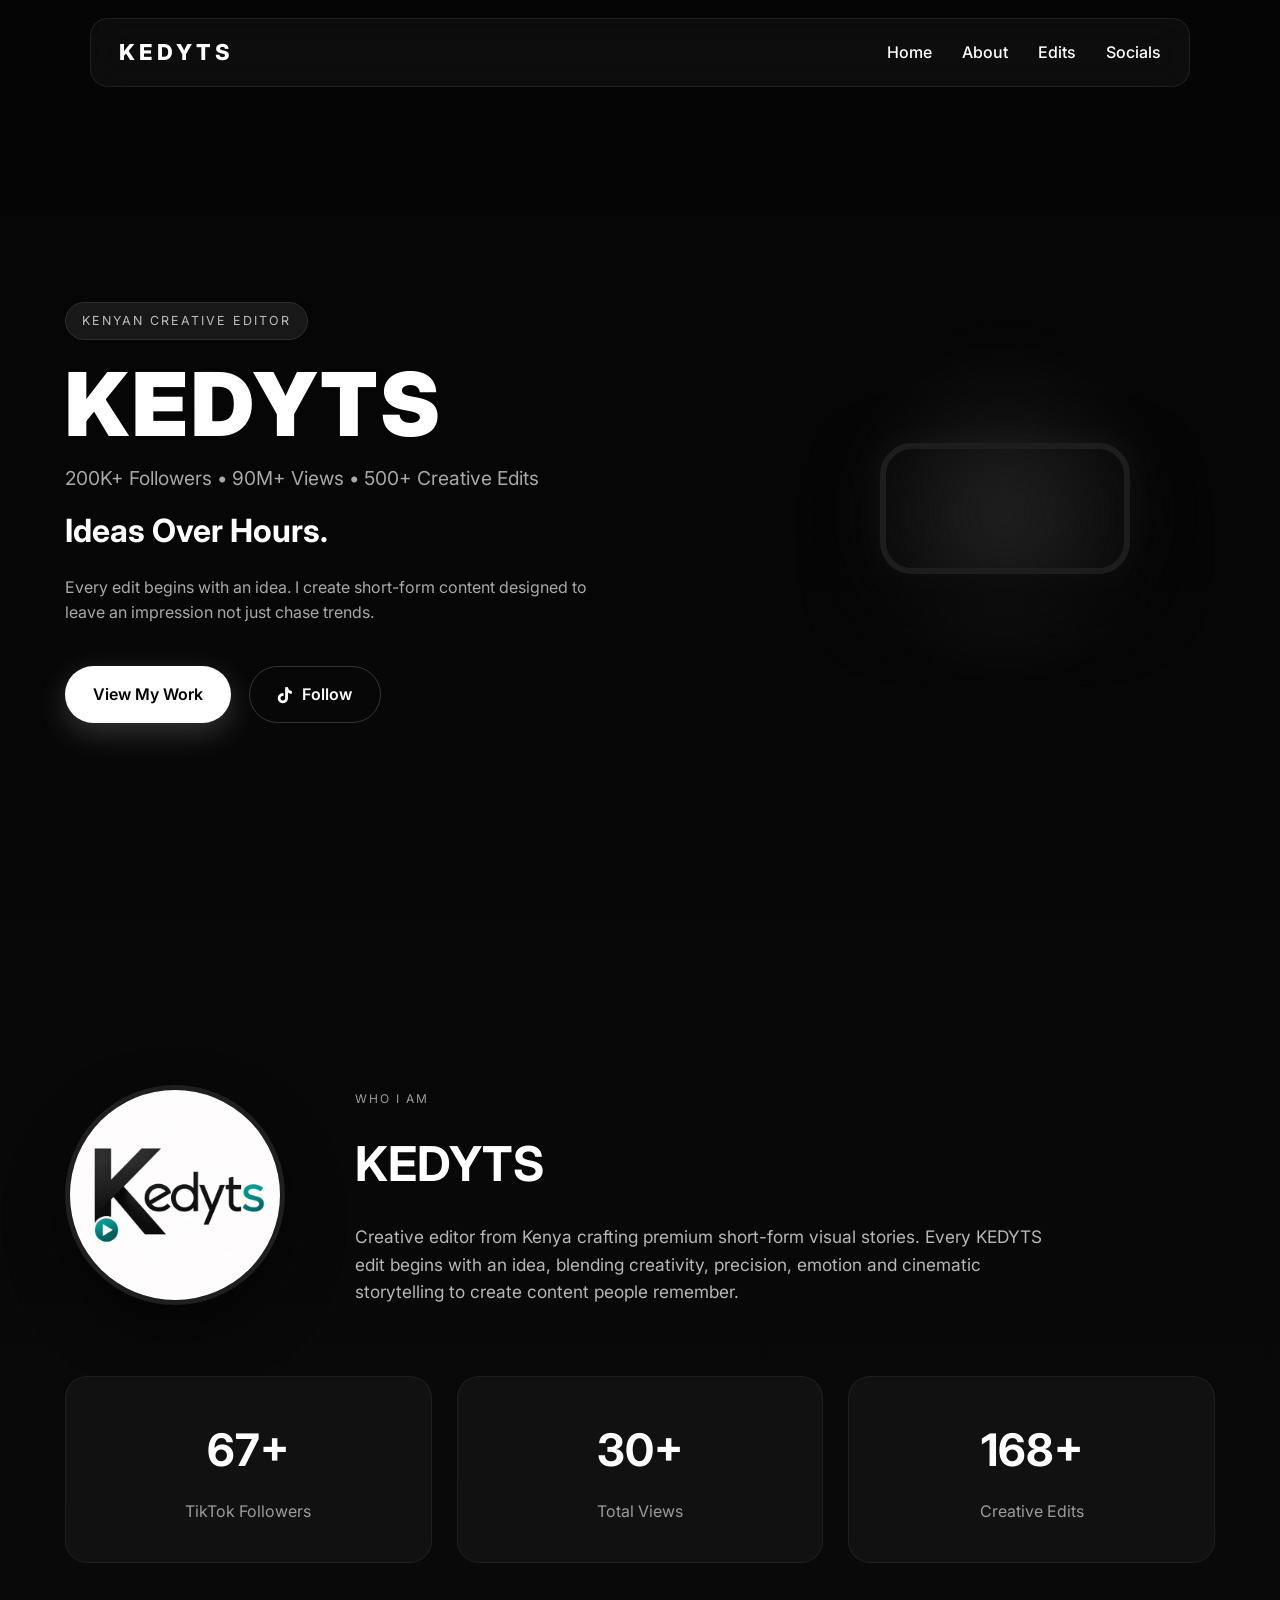
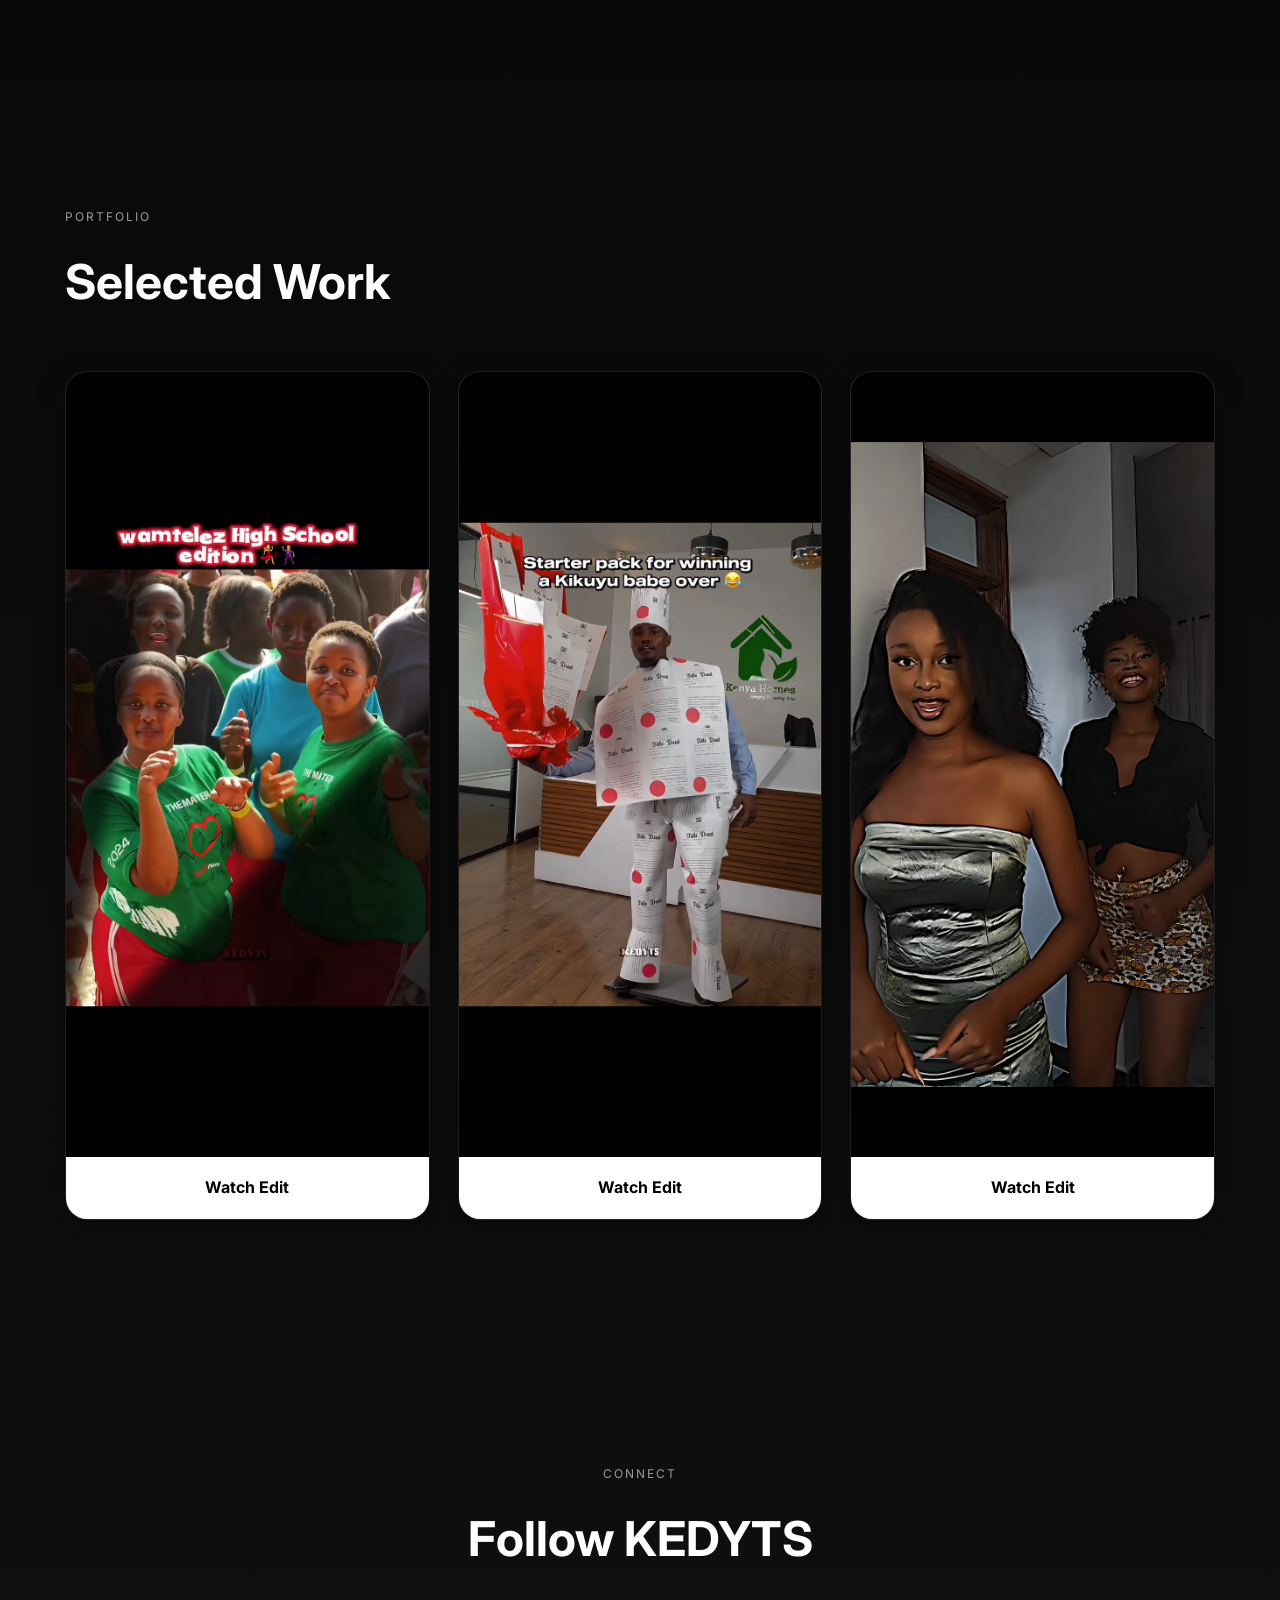
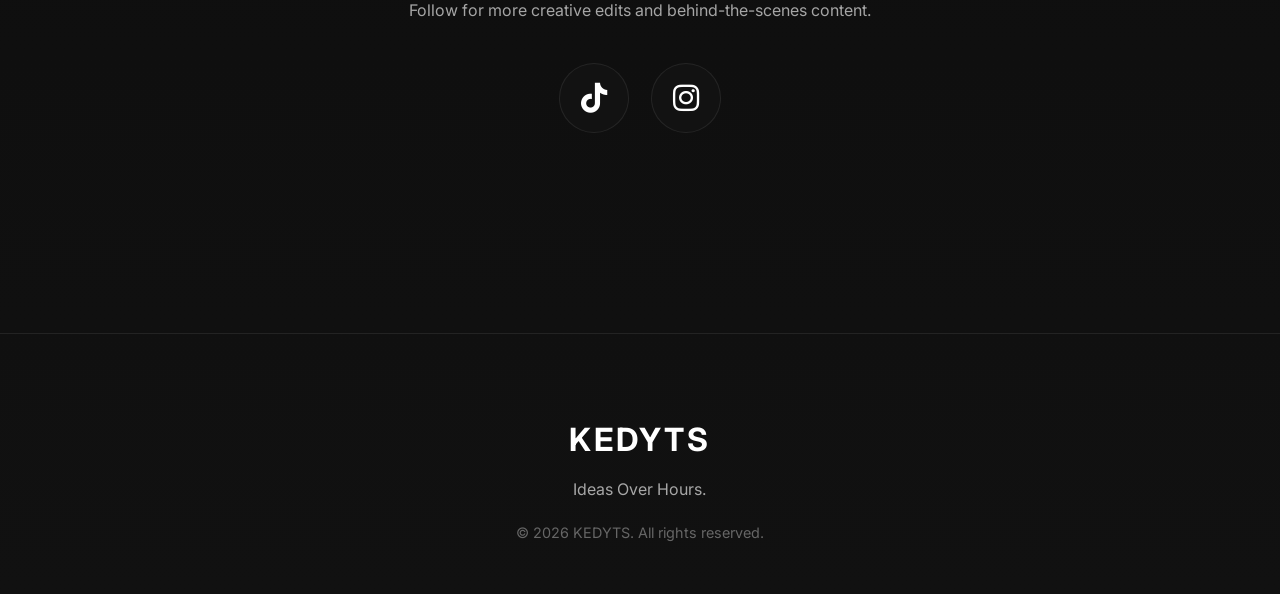
==== commit 9464cff3: "Add files via upload" ====
--- a/index.html
+++ b/index.html
@@ -76,7 +76,7 @@
 
             <p>
                 Every edit begins with an idea. I create short-form content
-                designed to leave an impression—not just chase trends.
+                designed to leave an impression not just chase trends.
             </p>
 
             <div class="hero-buttons">
@@ -127,15 +127,15 @@
 
             <div class="profile-info">
 
-                <span class="section-label">ABOUT</span>
+                <span class="section-label">WHO I AM</span>
 
                 <h2>KEDYTS</h2>
 
                 <p class="about-text">
-                    Kenyan creative editor creating concept-driven short-form content.
-                    Every edit begins with an idea because memorable content is built
-                    through creativity, precision and storytelling—not just effects.
-                </p>
+    Creative editor from Kenya crafting premium short-form visual stories.
+    Every KEDYTS edit begins with an idea, blending creativity, precision,
+    emotion and cinematic storytelling to create content people remember.
+</p>
 
             </div>
 
@@ -177,10 +177,8 @@
 
     <div class="container">
 
-        <span class="section-label">FEATURED</span>
-
-        <h2>Featured Edits</h2>
-
+        <span class="section-label">PORTFOLIO</span>
+        <h2>Selected Work</h2>
         <div class="edit-grid">
 
             <article class="edit-card">
@@ -292,6 +290,7 @@
     </div>
 
 </section>
+</section>
 
 <footer>
 
--- a/style.css
+++ b/style.css
@@ -242,19 +242,14 @@
 }
 
 .hero-content{
-
-display:grid;
-
-grid-template-columns:1fr 420px;
-
-align-items:center;
-
-gap:70px;
-
-width:min(1150px,92%);
-
-margin:auto;
-
+    display:grid;
+    grid-template-columns:1fr 420px;
+    align-items:center;
+    gap:70px;
+    width:min(1150px,92%);
+    margin:auto;
+    min-height:85vh;
+    animation:heroFade 1.2s ease;
 }
 
 .hero-label{
@@ -606,26 +601,42 @@
 }
 
 .edit-card{
-
-background:#101010;
-
-border-radius:22px;
-
-overflow:hidden;
-
-border:1px solid rgba(255,255,255,.05);
-
-transition:.35s;
-
-position:relative;
-
+    background: linear-gradient(180deg,#111,#0a0a0a);
+    border-radius:22px;
+    overflow:hidden;
+    border:1px solid rgba(255,255,255,.08);
+    position:relative;
+    transition:transform .4s ease, box-shadow .4s ease, border-color .4s ease;
+    box-shadow:0 10px 30px rgba(0,0,0,.35);
 }
 
 .edit-card:hover{
-
-transform:translateY(-10px);
-
-}
+    transform:translateY(-10px) scale(1.02);
+    border-color:rgba(255,255,255,.2);
+    box-shadow:0 20px 45px rgba(255,255,255,.08);
+}.edit-card::before{
+    content:"";
+    position:absolute;
+    top:0;
+    left:-120%;
+    width:60%;
+    height:100%;
+    background:linear-gradient(
+        90deg,
+        transparent,
+        rgba(255,255,255,.15),
+        transparent
+    );
+    transform:skewX(-25deg);
+    transition:left .7s ease;
+    pointer-events:none;
+}
+
+.edit-card:hover::before{
+    left:150%;
+}
+
+
 
 .edit-card img{
 
@@ -941,6 +952,13 @@
 width:60px;
 height:60px;
 font-size:24px;
-}
-
+@keyframes heroFade{
+    from{
+        opacity:0;
+        transform:translateY(40px);
+    }
+    to{
+        opacity:1;
+        transform:translateY(0);
+    }
 }
